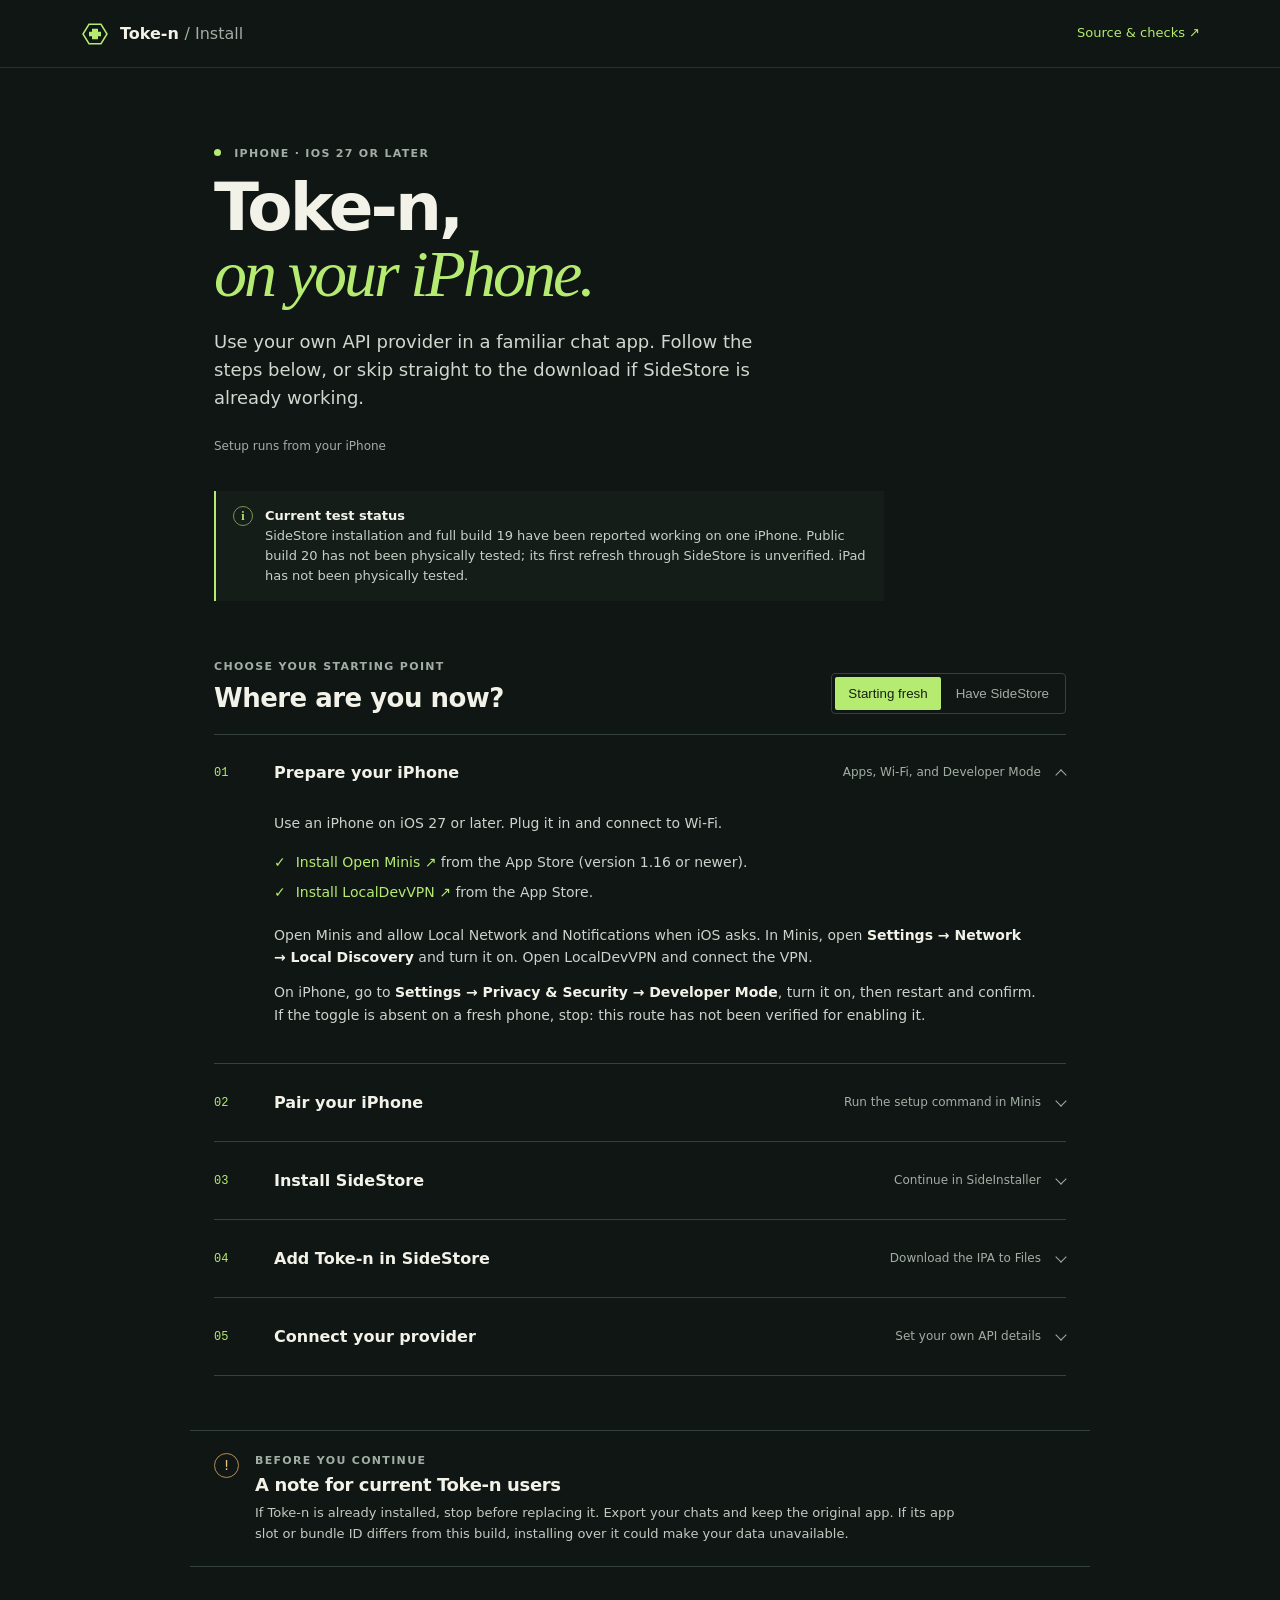
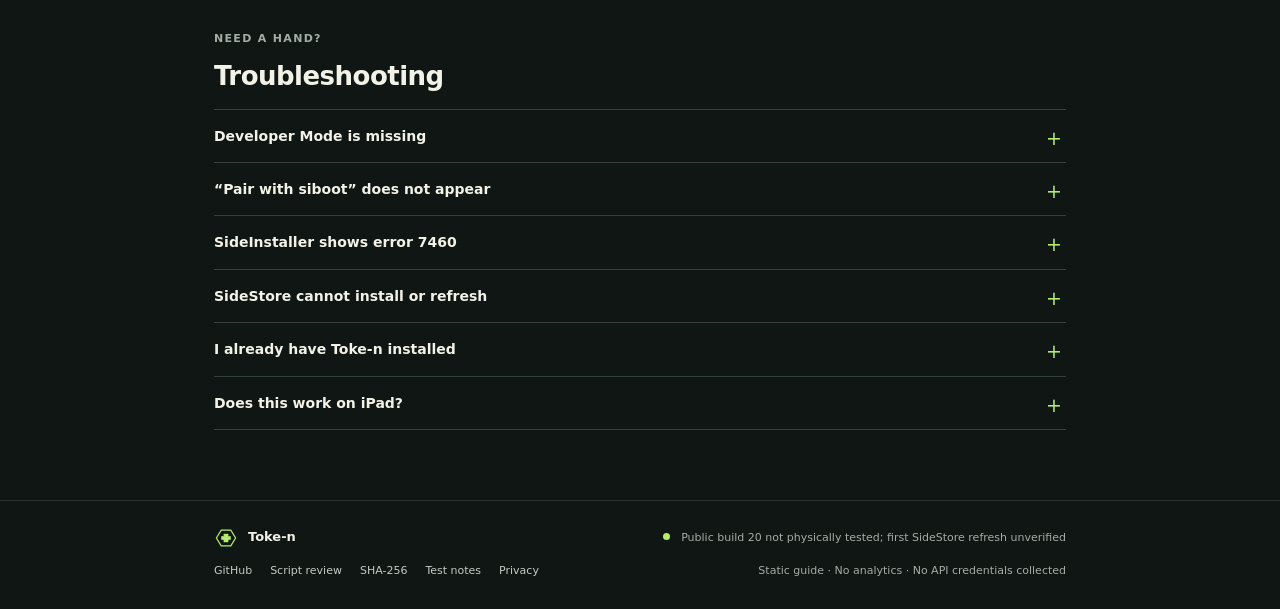
==== index.html @ 0a751ba2 "Publish phone installation guide and verified setup helpers" ====
<!doctype html>
<html lang="en">
<head>
  <meta charset="utf-8">
  <meta name="viewport" content="width=device-width, initial-scale=1">
  <meta name="theme-color" content="#101613">
  <meta name="description" content="Install Toke-n on iPhone with SideStore. A clear, step-by-step guide.">
  <title>Install Toke-n</title>
  <link rel="stylesheet" href="styles.css">
  <script src="app.js" defer></script>
</head>
<body>
  <a class="skip-link" href="#main">Skip to guide</a>
  <header class="topbar">
    <a class="brand" href="#top" aria-label="Toke-n install guide home">
      <svg class="brand-mark" viewBox="0 0 40 40" aria-hidden="true"><path d="M12 7h16l8 13-8 13H12L4 20z"/><path d="M16 13h8v14h-8z"/><path d="M12 17h16v6H12z"/></svg>
      <span>Toke-n <span class="brand-light">/ Install</span></span>
    </a>
    <a class="top-link" href="https://github.com/lovie97/toke-n-install">Source &amp; checks <span aria-hidden="true">↗</span></a>
  </header>

  <main id="main">
    <section class="intro" id="top" aria-labelledby="page-title">
      <p class="eyebrow"><span class="status-dot"></span> iPhone · iOS 27 or later</p>
      <h1 id="page-title">Toke-n,<br><em>on your iPhone.</em></h1>
      <p class="lede">Use your own API provider in a familiar chat app. Follow the steps below, or skip straight to the download if SideStore is already working.</p>
      <div class="intro-meta"><span>Setup runs from your iPhone</span></div>
      <aside class="preview-note" aria-label="Installation test status">
        <span class="note-icon" aria-hidden="true">i</span>
        <p><strong>Current test status</strong><br>SideStore installation and full build 19 have been reported working on one iPhone. Public build 20 has not been physically tested; its first refresh through SideStore is unverified. iPad has not been physically tested.</p>
      </aside>
    </section>

    <section class="choice-section" aria-labelledby="choose-title">
      <div class="section-head"><div><p class="eyebrow">Choose your starting point</p><h2 id="choose-title">Where are you now?</h2></div>
        <div class="choice-tabs" role="tablist" aria-label="Installation starting point">
          <button class="choice-tab" id="tab-new" role="tab" aria-selected="true" aria-controls="path-new" tabindex="0">Starting fresh</button>
          <button class="choice-tab" id="tab-existing" role="tab" aria-selected="false" aria-controls="path-existing" tabindex="-1">Have SideStore</button>
        </div>
      </div>

      <div id="path-new" class="path-panel" role="tabpanel" aria-labelledby="tab-new">
        <div class="steps">
          <details class="step" open><summary><span class="step-number">01</span><span class="step-title">Prepare your iPhone</span><span class="summary-hint">Apps, Wi-Fi, and Developer Mode</span></summary>
            <div class="step-body"><p>Use an iPhone on iOS 27 or later. Plug it in and connect to Wi-Fi.</p>
              <ul class="check-list"><li><a href="https://apps.apple.com/app/open-minis/id6759188481">Install Open Minis <span aria-hidden="true">↗</span></a> from the App Store (version 1.16 or newer).</li><li><a href="https://apps.apple.com/app/localdevvpn/id6755608044">Install LocalDevVPN <span aria-hidden="true">↗</span></a> from the App Store.</li></ul>
              <p>Open Minis and allow Local Network and Notifications when iOS asks. In Minis, open <strong>Settings → Network → Local Discovery</strong> and turn it on. Open LocalDevVPN and connect the VPN.</p>
              <p>On iPhone, go to <strong>Settings → Privacy &amp; Security → Developer Mode</strong>, turn it on, then restart and confirm. If the toggle is absent on a fresh phone, stop: this route has not been verified for enabling it.</p>
            </div>
          </details>
          <details class="step"><summary><span class="step-number">02</span><span class="step-title">Pair your iPhone</span><span class="summary-hint">Run the setup command in Minis</span></summary>
            <div class="step-body"><p>In Open Minis, open <strong>terminal icon → Shell Terminal</strong> and paste this command. It downloads the published setup script and runs it.</p>
              <div class="command"><code>wget -qO /tmp/toke-setup.sh https://lovie97.github.io/toke-n-install/setup.sh &amp;&amp; sh /tmp/toke-setup.sh</code><button class="copy-button" type="button" aria-label="Copy setup command" data-copy="wget -qO /tmp/toke-setup.sh https://lovie97.github.io/toke-n-install/setup.sh && sh /tmp/toke-setup.sh"><span aria-hidden="true">▢</span><span class="copy-label">Copy</span></button></div>
              <p>When the script says it is ready, start pairing and leave the silent player open. On iPhone, open <strong>Settings → Privacy &amp; Security → Developer Mode → Pair with siboot</strong>. Enter your passcode and pairing code locally when asked.</p>
              <p>Enter your Apple Account details only on your own iPhone. Return to Minis after pairing and keep it open until SideInstaller finishes installing. If asked, trust the developer under Settings → General → VPN &amp; Device Management.</p>
              <p class="quiet-link"><a href="https://github.com/lovie97/toke-n-install/blob/main/setup.sh">Review setup.sh before running <span aria-hidden="true">↗</span></a> <span>·</span> <a href="https://github.com/lovie97/toke-n-install/blob/main/SHA256SUMS.txt">SHA-256 checks <span aria-hidden="true">↗</span></a></p>
            </div>
          </details>
          <details class="step"><summary><span class="step-number">03</span><span class="step-title">Install SideStore</span><span class="summary-hint">Continue in SideInstaller</span></summary>
            <div class="step-body"><p>Open SideInstaller on your iPhone. Use the same Apple Account, confirm the team, make sure LocalDevVPN is connected, then choose <strong>SideStore → Nightly → Install SideStore</strong>.</p><p>If SideInstaller reports error 7460, run the repair command from Minis:</p>
              <div class="command"><code>wget -qO /tmp/toke-repair.sh https://lovie97.github.io/toke-n-install/repair.sh &amp;&amp; sh /tmp/toke-repair.sh</code><button class="copy-button" type="button" aria-label="Copy repair command" data-copy="wget -qO /tmp/toke-repair.sh https://lovie97.github.io/toke-n-install/repair.sh && sh /tmp/toke-repair.sh"><span aria-hidden="true">▢</span><span class="copy-label">Copy</span></button></div>
              <p>The repair opens a local page. Enter the Apple Account email you used in both apps, tap <strong>Send key to SideInstaller</strong>, and confirm the import there. Then retry <strong>Install SideStore</strong>. The signing key stays on your phone.</p><p class="caution">Do not revoke certificates or delete Toke-n as a workaround. If the key does not match, stop.</p>
            </div>
          </details>
          <details class="step"><summary><span class="step-number">04</span><span class="step-title">Add Toke-n in SideStore</span><span class="summary-hint">Download the IPA to Files</span></summary>
            <div class="step-body"><p>Open SideStore on your iPhone and finish its setup. Download the unsigned Toke-n IPA below, save it to Files, then in SideStore open <strong>My Apps</strong>, tap <strong>+</strong>, and select the IPA.</p>
              <a class="download-link" href="https://github.com/lovie97/toke-n-install/releases/download/v0.1.0-build20/Toke-n-0.1.0-build20-sidestore-unsigned.ipa"><span class="download-icon" aria-hidden="true">↓</span><span><strong>Get Toke-n IPA</strong><small>SideStore release · v0.1.0 build 20</small></span><span class="external" aria-hidden="true">↗</span></a>
              <p class="quiet-link"><a href="https://github.com/lovie97/toke-n-install/releases/tag/v0.1.0-build20">Release notes <span aria-hidden="true">↗</span></a> · <a href="https://github.com/lovie97/toke-n-install/blob/main/VERSIONS.md">SHA-256 and version details <span aria-hidden="true">↗</span></a></p>
            </div>
          </details>
          <details class="step"><summary><span class="step-number">05</span><span class="step-title">Connect your provider</span><span class="summary-hint">Set your own API details</span></summary>
            <div class="step-body"><p>Open Toke-n and enter your provider’s <strong>API URL, API key, and model</strong>. Use the values supplied by your provider. Send a short test message to check the connection. This guide does not ask for or collect your API key.</p><p>Toke-n does not renew itself; SideStore manages signing and renewal. For each refresh, turn on LocalDevVPN and open <strong>SideStore → My Apps → Refresh All</strong>. Refresh SideStore and Toke-n every few days, before their seven-day expiry, and check the expiry shown in SideStore. Background refresh is not guaranteed.</p></div>
          </details>
        </div>
      </div>

      <div id="path-existing" class="path-panel" role="tabpanel" aria-labelledby="tab-existing" hidden>
        <div class="steps">
          <details class="step" open><summary><span class="step-number">01</span><span class="step-title">Check your setup</span><span class="summary-hint">Skip pairing if SideStore already works</span></summary>
            <div class="step-body"><p>Open SideStore and make sure it is set up. Connect LocalDevVPN before installing or refreshing.</p><p>If SideStore is not working yet or this iPhone has not been paired, follow <a href="#tab-new" data-select-tab="tab-new">steps 1–2 in Starting fresh</a> first.</p></div>
          </details>
          <details class="step"><summary><span class="step-number">02</span><span class="step-title">Install Toke-n</span><span class="summary-hint">Download the IPA to Files</span></summary>
            <div class="step-body"><p>Download the unsigned IPA, save it in Files, then in SideStore open <strong>My Apps</strong>, tap <strong>+</strong>, and select the IPA.</p>
              <a class="download-link" href="https://github.com/lovie97/toke-n-install/releases/download/v0.1.0-build20/Toke-n-0.1.0-build20-sidestore-unsigned.ipa"><span class="download-icon" aria-hidden="true">↓</span><span><strong>Get Toke-n IPA</strong><small>SideStore release · v0.1.0 build 20</small></span><span class="external" aria-hidden="true">↗</span></a>
              <p class="quiet-link"><a href="https://github.com/lovie97/toke-n-install/releases/tag/v0.1.0-build20">Release notes <span aria-hidden="true">↗</span></a> · <a href="https://github.com/lovie97/toke-n-install/blob/main/VERSIONS.md">SHA-256 and version details <span aria-hidden="true">↗</span></a></p>
            </div>
          </details>
          <details class="step"><summary><span class="step-number">03</span><span class="step-title">Connect your provider</span><span class="summary-hint">Set your own API details</span></summary>
            <div class="step-body"><p>Open Toke-n and enter your provider’s <strong>API URL, API key, and model</strong>. Use the values supplied by your provider.</p><p>Toke-n does not renew itself; SideStore manages signing and renewal. For each refresh, turn on LocalDevVPN and open <strong>SideStore → My Apps → Refresh All</strong>. Refresh SideStore and Toke-n every few days, before their seven-day expiry, and check the expiry shown in SideStore. Background refresh is not guaranteed.</p></div>
          </details>
        </div>
      </div>
    </section>

    <section class="important" aria-labelledby="important-title"><div class="important-marker" aria-hidden="true">!</div><div><p class="eyebrow">Before you continue</p><h2 id="important-title">A note for current Toke-n users</h2><p>If Toke-n is already installed, stop before replacing it. Export your chats and keep the original app. If its app slot or bundle ID differs from this build, installing over it could make your data unavailable.</p></div></section>

    <section class="troubleshooting" aria-labelledby="trouble-title"><p class="eyebrow">Need a hand?</p><h2 id="trouble-title">Troubleshooting</h2>
      <details class="trouble"><summary>Developer Mode is missing</summary><p>Stop here. The path for enabling Developer Mode when the toggle is absent on a fresh phone has not been verified. Do not continue by changing profiles or certificates.</p></details>
      <details class="trouble"><summary>“Pair with siboot” does not appear</summary><p>Check Wi-Fi, LocalDevVPN, iPhone Settings → Privacy &amp; Security → Local Network → Minis, and Minis → Settings → Network → Local Discovery. Keep Minis’s silent player open and playing while you switch to Developer Mode. If the attempt timed out, return to Minis and rerun the setup command.</p></details>
      <details class="trouble"><summary>SideInstaller shows error 7460</summary><p>If siboot installed SideInstaller on this phone, run the repair command in Step 3. It reuses the signing key already held in Minis. It cannot recover a key created on a different device. Stop if no matching key exists; do not revoke certificates or profiles.</p></details>
      <details class="trouble"><summary>SideStore cannot install or refresh</summary><p>Check that LocalDevVPN is connected, the phone is online, and the same Apple Account and team are in use. Refresh SideStore and Toke-n before the seven-day signing period expires. A free Apple Account has three active sideloaded app slots shared by SideInstaller, SideStore, and Toke-n; extensions may add app ID constraints.</p></details>
      <details class="trouble"><summary>I already have Toke-n installed</summary><p>Do not delete or replace it yet. Export your chats and keep the original app until you have confirmed the app slot and bundle ID match.</p></details>
      <details class="trouble"><summary>Does this work on iPad?</summary><p>iPad has not been physically tested. This guide is written for iPhone.</p></details>
    </section>
  </main>

  <footer><a class="brand footer-brand" href="#top"><svg class="brand-mark" viewBox="0 0 40 40" aria-hidden="true"><path d="M12 7h16l8 13-8 13H12L4 20z"/><path d="M16 13h8v14h-8z"/><path d="M12 17h16v6H12z"/></svg><span>Toke-n</span></a><div class="footer-status"><span class="status-dot"></span> Public build 20 not physically tested; first SideStore refresh unverified</div><div class="footer-links"><a href="https://github.com/lovie97/toke-n-install">GitHub</a><a href="https://github.com/lovie97/toke-n-install/blob/main/setup.sh">Script review</a><a href="https://github.com/lovie97/toke-n-install/blob/main/SHA256SUMS.txt">SHA-256</a><a href="https://github.com/lovie97/toke-n-install/blob/main/TESTING.md">Test notes</a><a href="privacy.html">Privacy</a></div><p>Static guide · No analytics · No API credentials collected</p></footer>
</body>
</html>
---- styles.css ----
:root{color-scheme:dark;--bg:#101613;--panel:#151d19;--panel-2:#19231e;--ink:#f2f2e9;--muted:#a2aea5;--line:#34423a;--green:#b5eb71;--deep:#162017;--max:900px;font-family:ui-sans-serif,system-ui,-apple-system,BlinkMacSystemFont,"Segoe UI",sans-serif}
*{box-sizing:border-box}html{scroll-behavior:smooth}body{margin:0;background:var(--bg);color:var(--ink);font-size:16px;line-height:1.6}a{color:var(--green);text-underline-offset:3px}a:hover{color:#d4ff9e}.skip-link{position:absolute;top:-80px;left:16px;background:var(--green);color:#142014;padding:8px 12px;z-index:5}.skip-link:focus{top:12px}.topbar{height:68px;padding:0 max(24px,calc((100% - 1120px)/2));display:flex;align-items:center;justify-content:space-between;border-bottom:1px solid #27322c}.brand{display:flex;align-items:center;gap:10px;color:var(--ink);font-weight:700;text-decoration:none;letter-spacing:0}.brand-mark{width:30px;height:30px;fill:var(--green)}.brand-mark path:first-child{fill:none;stroke:var(--green);stroke-width:2}.brand-light{font-weight:400;color:var(--muted)}.top-link{font-size:13px;text-decoration:none}.intro,.choice-section,.important,.troubleshooting{max-width:var(--max);margin:0 auto}.intro{padding:78px 24px 48px}.eyebrow{font-size:11px;line-height:1.4;letter-spacing:.12em;text-transform:uppercase;color:var(--muted);margin:0 0 14px;font-weight:700}.status-dot{display:inline-block;width:7px;height:7px;border-radius:50%;background:var(--green);margin-right:8px;vertical-align:1px}h1{font-size:clamp(40px,7vw,66px);line-height:.99;letter-spacing:-.045em;margin:0 0 22px;font-weight:650}h1 em{font-family:Georgia,serif;font-weight:400;color:var(--green)}.lede{font-size:18px;line-height:1.55;color:#d0d7cf;max-width:570px;margin:0}.intro-meta{display:flex;gap:14px;align-items:center;color:var(--muted);font-size:12px;margin-top:25px}.meta-divider{width:1px;height:13px;background:var(--line)}.preview-note{margin-top:35px;padding:15px 17px;display:flex;gap:12px;border-left:2px solid var(--green);background:var(--panel);max-width:670px}.note-icon{width:20px;height:20px;flex:none;border:1px solid #779456;border-radius:50%;text-align:center;font:600 12px/18px Georgia,serif;color:var(--green)}.preview-note p{margin:0;color:#c6d0c6;font-size:13px;line-height:1.55}.preview-note strong{color:var(--ink);font-weight:650}.choice-section{padding:10px 24px 54px}.section-head{display:flex;justify-content:space-between;align-items:end;gap:24px;margin-bottom:20px}.section-head h2,.troubleshooting h2,.important h2{font-size:26px;line-height:1.18;letter-spacing:-.02em;margin:0;font-weight:620}.section-head .eyebrow{margin-bottom:8px}.choice-tabs{display:flex;border:1px solid var(--line);padding:3px;border-radius:4px;gap:2px}.choice-tab{font:600 12px/1.3 inherit;border:0;background:transparent;color:var(--muted);padding:9px 13px;border-radius:2px;cursor:pointer;white-space:nowrap}.choice-tab[aria-selected="true"]{background:var(--green);color:#142014}.choice-tab:focus-visible,summary:focus-visible,a:focus-visible,button:focus-visible{outline:2px solid var(--green);outline-offset:3px}.step{border-top:1px solid var(--line)}.step:last-child{border-bottom:1px solid var(--line)}.step summary{list-style:none;cursor:pointer;min-height:77px;display:grid;grid-template-columns:48px minmax(0,1fr) auto;align-items:center;gap:12px}.step summary::-webkit-details-marker,.trouble summary::-webkit-details-marker{display:none}.step-number{font:500 12px/1 ui-monospace,SFMono-Regular,Menlo,monospace;color:var(--green)}.step-title{font-size:16px;font-weight:620}.summary-hint{font-size:12px;color:var(--muted);padding-right:25px;position:relative}.summary-hint:after{content:"";position:absolute;right:1px;top:4px;width:7px;height:7px;border-right:1px solid var(--muted);border-bottom:1px solid var(--muted);transform:rotate(45deg);transition:transform .2s}.step[open] .summary-hint:after{transform:rotate(225deg);top:8px}.step-body{padding:0 30px 24px 60px;color:#cbd3cc;font-size:14px}.step-body p{margin:0 0 13px}.step-body strong{color:var(--ink);font-weight:620}.check-list{list-style:none;padding:0;margin:10px 0 16px}.check-list li{padding:4px 0}.check-list li:before{content:"✓";color:var(--green);margin-right:10px}.check-list a{text-decoration:none}.command{display:flex;align-items:stretch;background:#0b100d;border:1px solid #2e3b33;border-radius:4px;margin:13px 0 17px;overflow:hidden}.command code{font:12px/1.5 ui-monospace,SFMono-Regular,Menlo,monospace;color:#d7edc1;padding:13px;overflow-wrap:anywhere;flex:1}.copy-button{border:0;border-left:1px solid #2e3b33;background:#18221c;color:var(--green);padding:0 13px;cursor:pointer;display:flex;gap:7px;align-items:center;font-size:12px}.copy-button:hover{background:#223126}.caution{color:#e8c996!important}.quiet-link{font-size:12px;color:var(--muted);margin-top:17px!important}.quiet-link a{color:var(--green)}.download-link{display:flex;align-items:center;gap:14px;border:1px solid #4c6242;padding:13px 15px;margin:17px 0 8px;text-decoration:none;color:var(--ink);max-width:480px}.download-link:hover{background:#1b2920;border-color:var(--green)}.download-icon{font-size:22px;color:var(--green)}.download-link strong,.download-link small{display:block}.download-link small{font-size:11px;color:var(--muted);margin-top:2px}.external{margin-left:auto;color:var(--green)}.important{display:flex;gap:16px;padding:22px 24px;margin-bottom:64px;border-top:1px solid var(--line);border-bottom:1px solid var(--line)}.important-marker{width:25px;height:25px;flex:none;border:1px solid #b68b55;color:#e5bd85;border-radius:50%;font-size:14px;text-align:center;line-height:23px}.important .eyebrow{margin-bottom:5px}.important h2{font-size:18px}.important p:last-child{font-size:13px;color:#c1cbc2;margin:8px 0 0;max-width:720px}.troubleshooting{padding:0 24px 70px}.troubleshooting h2{margin:0 0 17px}.trouble{border-top:1px solid var(--line)}.trouble:last-child{border-bottom:1px solid var(--line)}.trouble summary{position:relative;cursor:pointer;list-style:none;padding:15px 24px 15px 0;font-size:14px;font-weight:580}.trouble summary:after{content:"+";position:absolute;right:4px;top:13px;color:var(--green);font-size:19px;font-weight:400}.trouble[open] summary:after{content:"−"}.trouble p{font-size:13px;color:#c1cbc2;margin:0;padding:0 30px 17px 0;max-width:740px}footer{border-top:1px solid #27322c;padding:25px max(24px,calc((100% - 852px)/2)) 30px;display:grid;grid-template-columns:1fr auto;gap:12px 30px;align-items:center;color:var(--muted);font-size:11px}.footer-brand{font-size:13px}.footer-brand .brand-mark{width:24px;height:24px}.footer-status{justify-self:end}.footer-links{display:flex;gap:18px}.footer-links a{color:#c1cbc2;text-decoration:none}.footer-links a:hover{color:var(--green)}footer p{margin:0;justify-self:end}@media(max-width:650px){.topbar{height:60px;padding:0 18px}.brand-light{display:none}.top-link{font-size:12px}.intro{padding:58px 20px 35px}h1{font-size:48px}.lede{font-size:16px}.intro-meta{font-size:11px;gap:9px;flex-wrap:wrap}.choice-section{padding:5px 20px 42px}.section-head{display:block}.choice-tabs{margin-top:17px;width:max-content;max-width:100%}.choice-tab{padding:9px 11px}.section-head h2,.troubleshooting h2{font-size:23px}.step summary{grid-template-columns:32px minmax(0,1fr) 20px;gap:9px;min-height:68px}.summary-hint{font-size:0;padding:0;width:20px;height:20px}.step-title{font-size:14px}.step-body{padding:0 0 20px 41px;font-size:13px}.command{align-items:stretch}.command code{font-size:10px;padding:10px}.copy-button{padding:0 9px;flex-direction:column;justify-content:center;gap:2px}.copy-label{font-size:10px}.important{margin:0 20px 50px;padding:19px 0}.important h2{font-size:17px}.troubleshooting{padding:0 20px 55px}footer{padding:22px 20px 26px;grid-template-columns:1fr;gap:12px}.footer-status,footer p{justify-self:start}.footer-links{gap:16px}}@media(prefers-reduced-motion:reduce){html{scroll-behavior:auto}*,*:before,*:after{transition-duration:.01ms!important;animation-duration:.01ms!important;animation-iteration-count:1!important}}
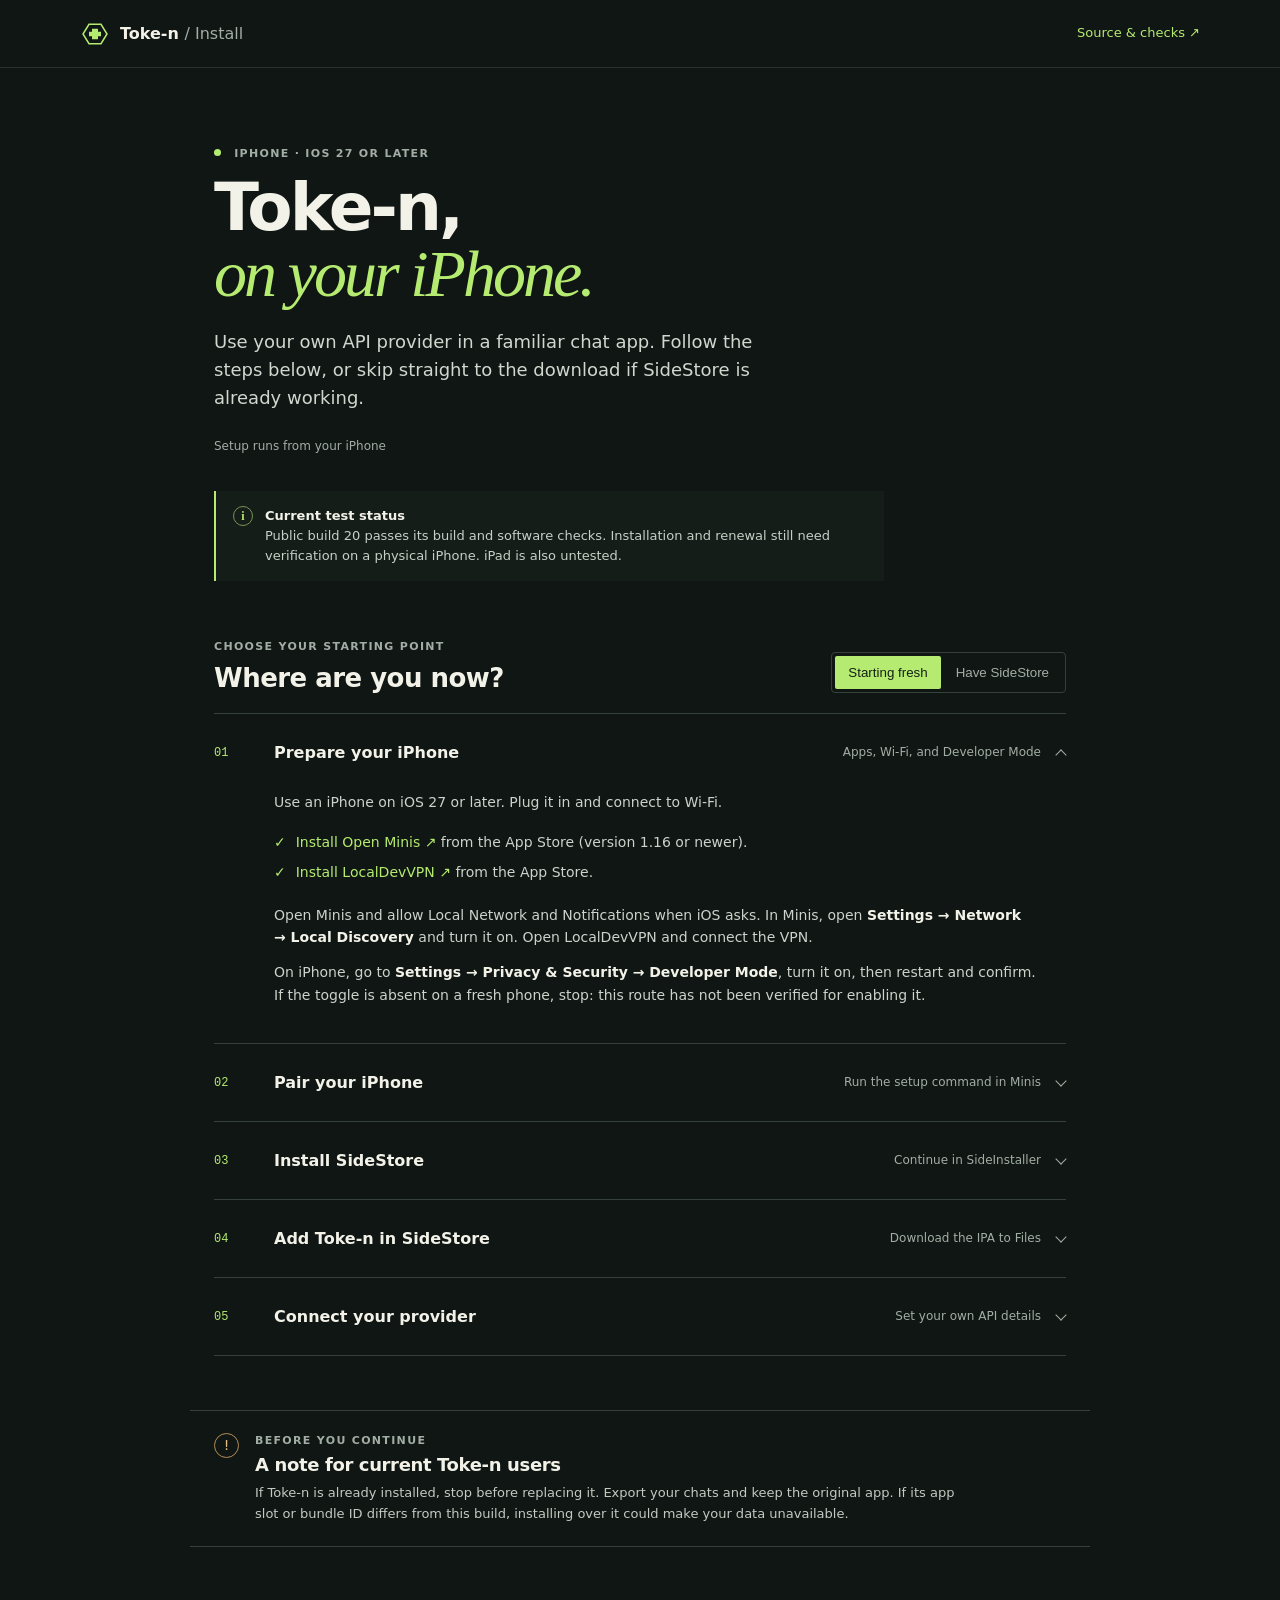
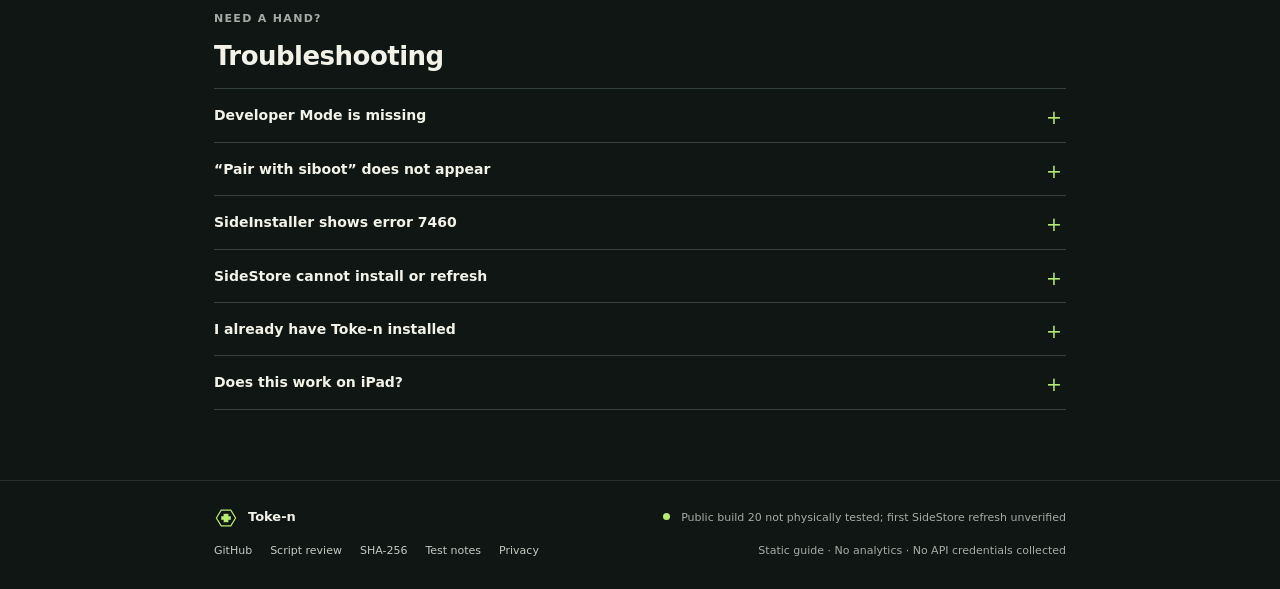
==== commit e9fa1bcc: "Keep preview status clear for new installers" ====
--- a/index.html
+++ b/index.html
@@ -27,7 +27,7 @@
       <div class="intro-meta"><span>Setup runs from your iPhone</span></div>
       <aside class="preview-note" aria-label="Installation test status">
         <span class="note-icon" aria-hidden="true">i</span>
-        <p><strong>Current test status</strong><br>SideStore installation and full build 19 have been reported working on one iPhone. Public build 20 has not been physically tested; its first refresh through SideStore is unverified. iPad has not been physically tested.</p>
+        <p><strong>Current test status</strong><br>Public build 20 passes its build and software checks. Installation and renewal still need verification on a physical iPhone. iPad is also untested.</p>
       </aside>
     </section>
 
